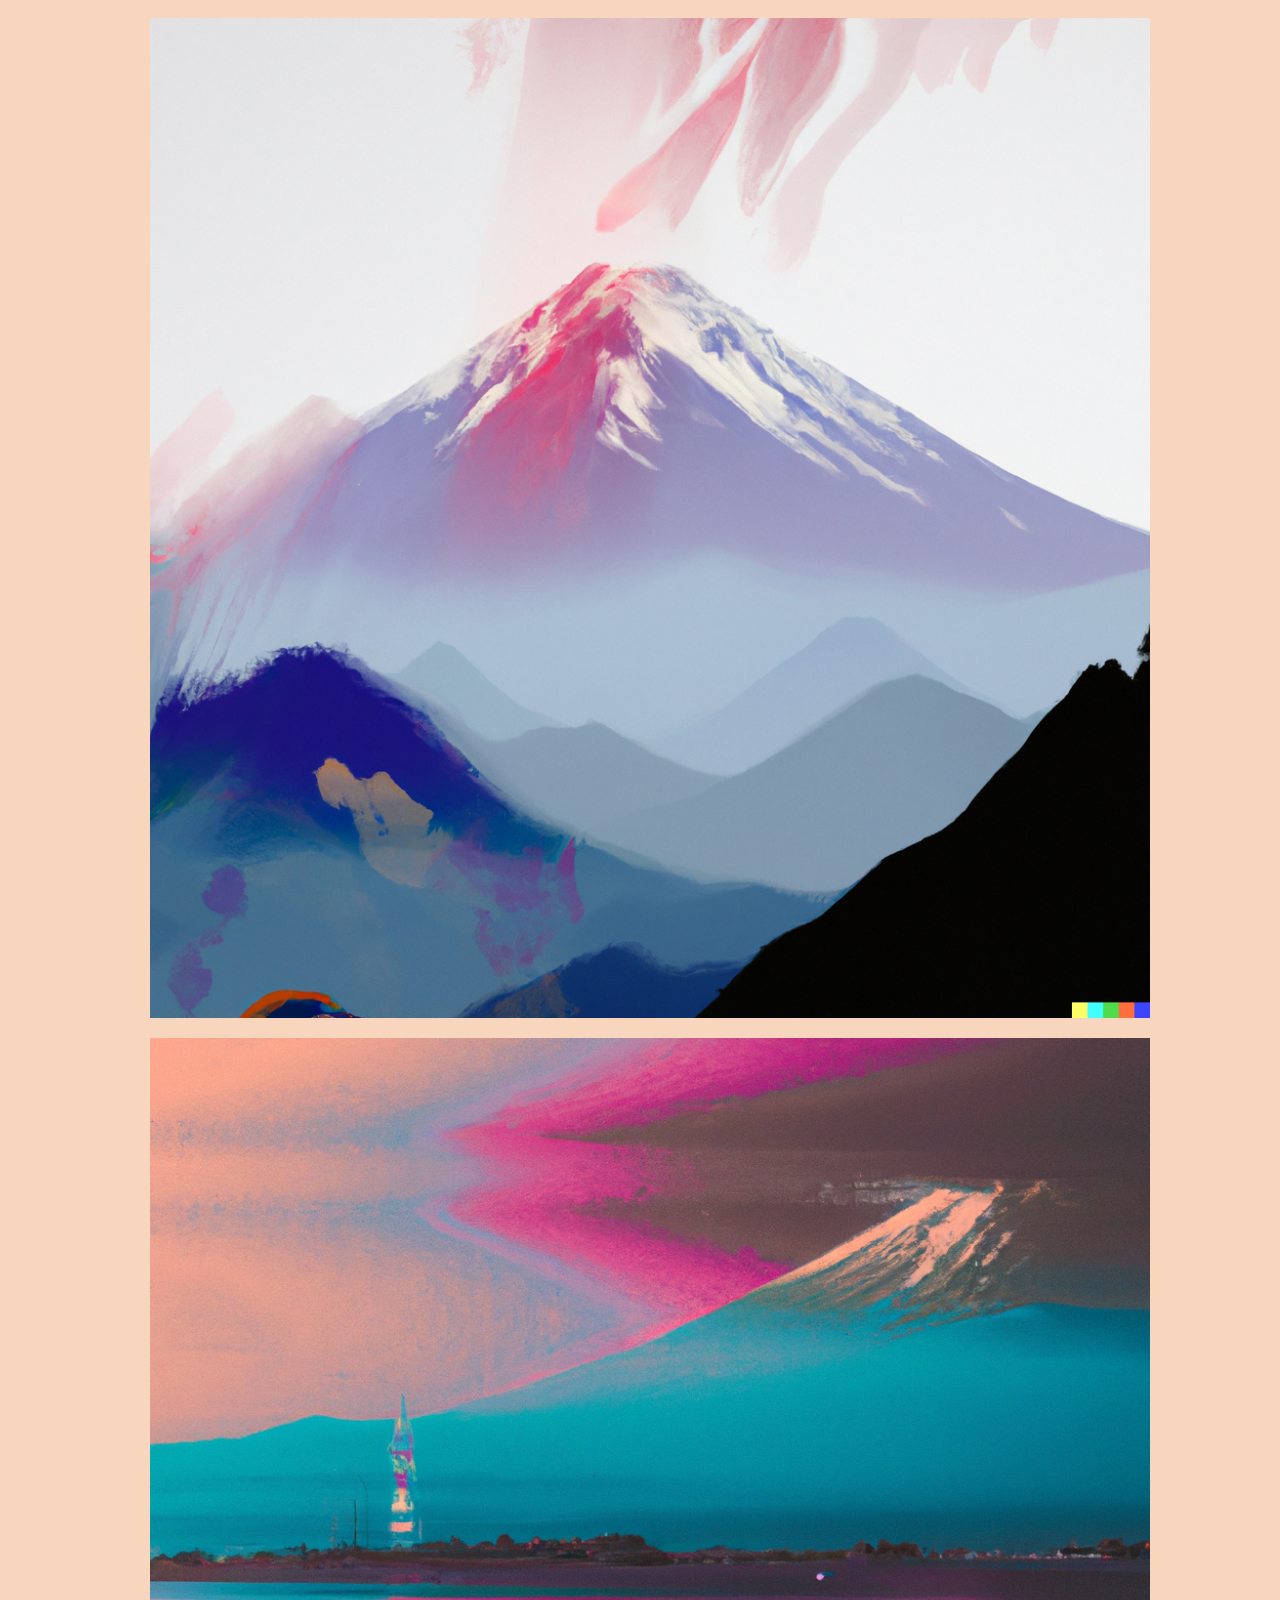
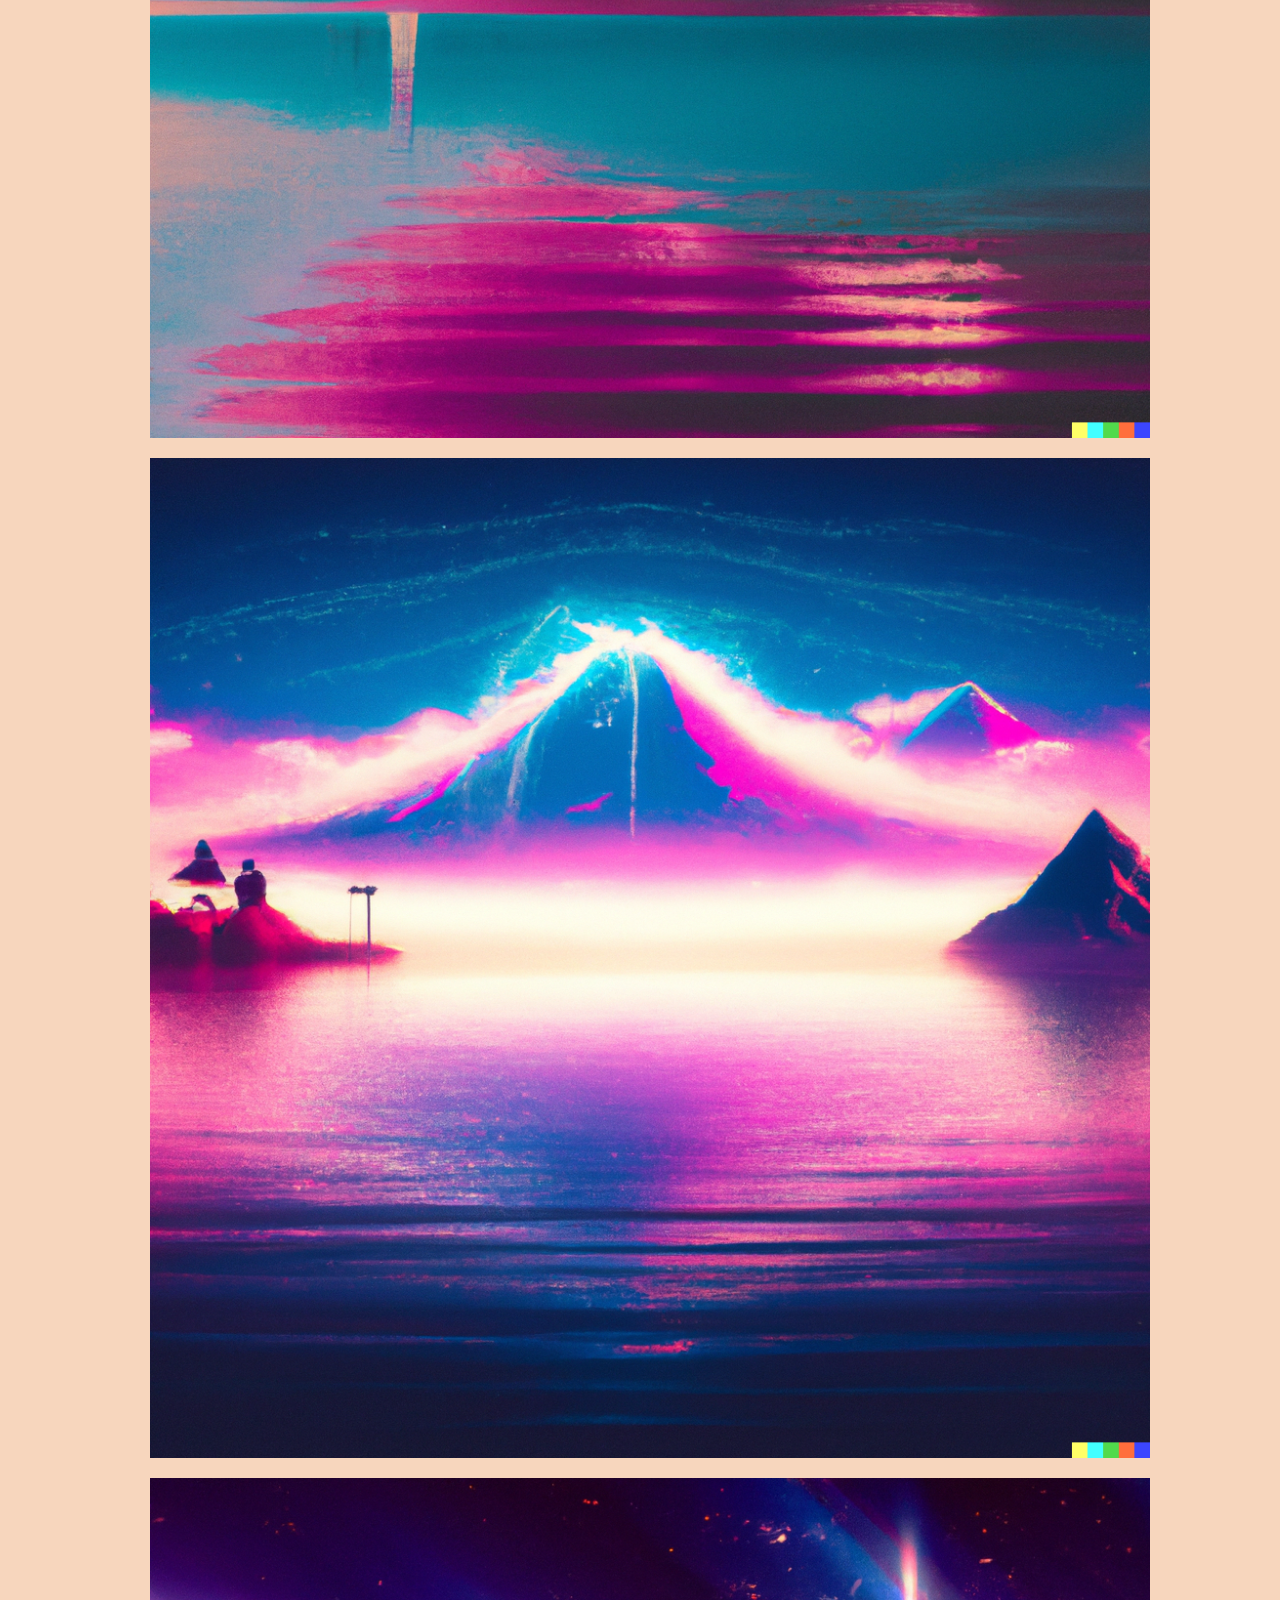
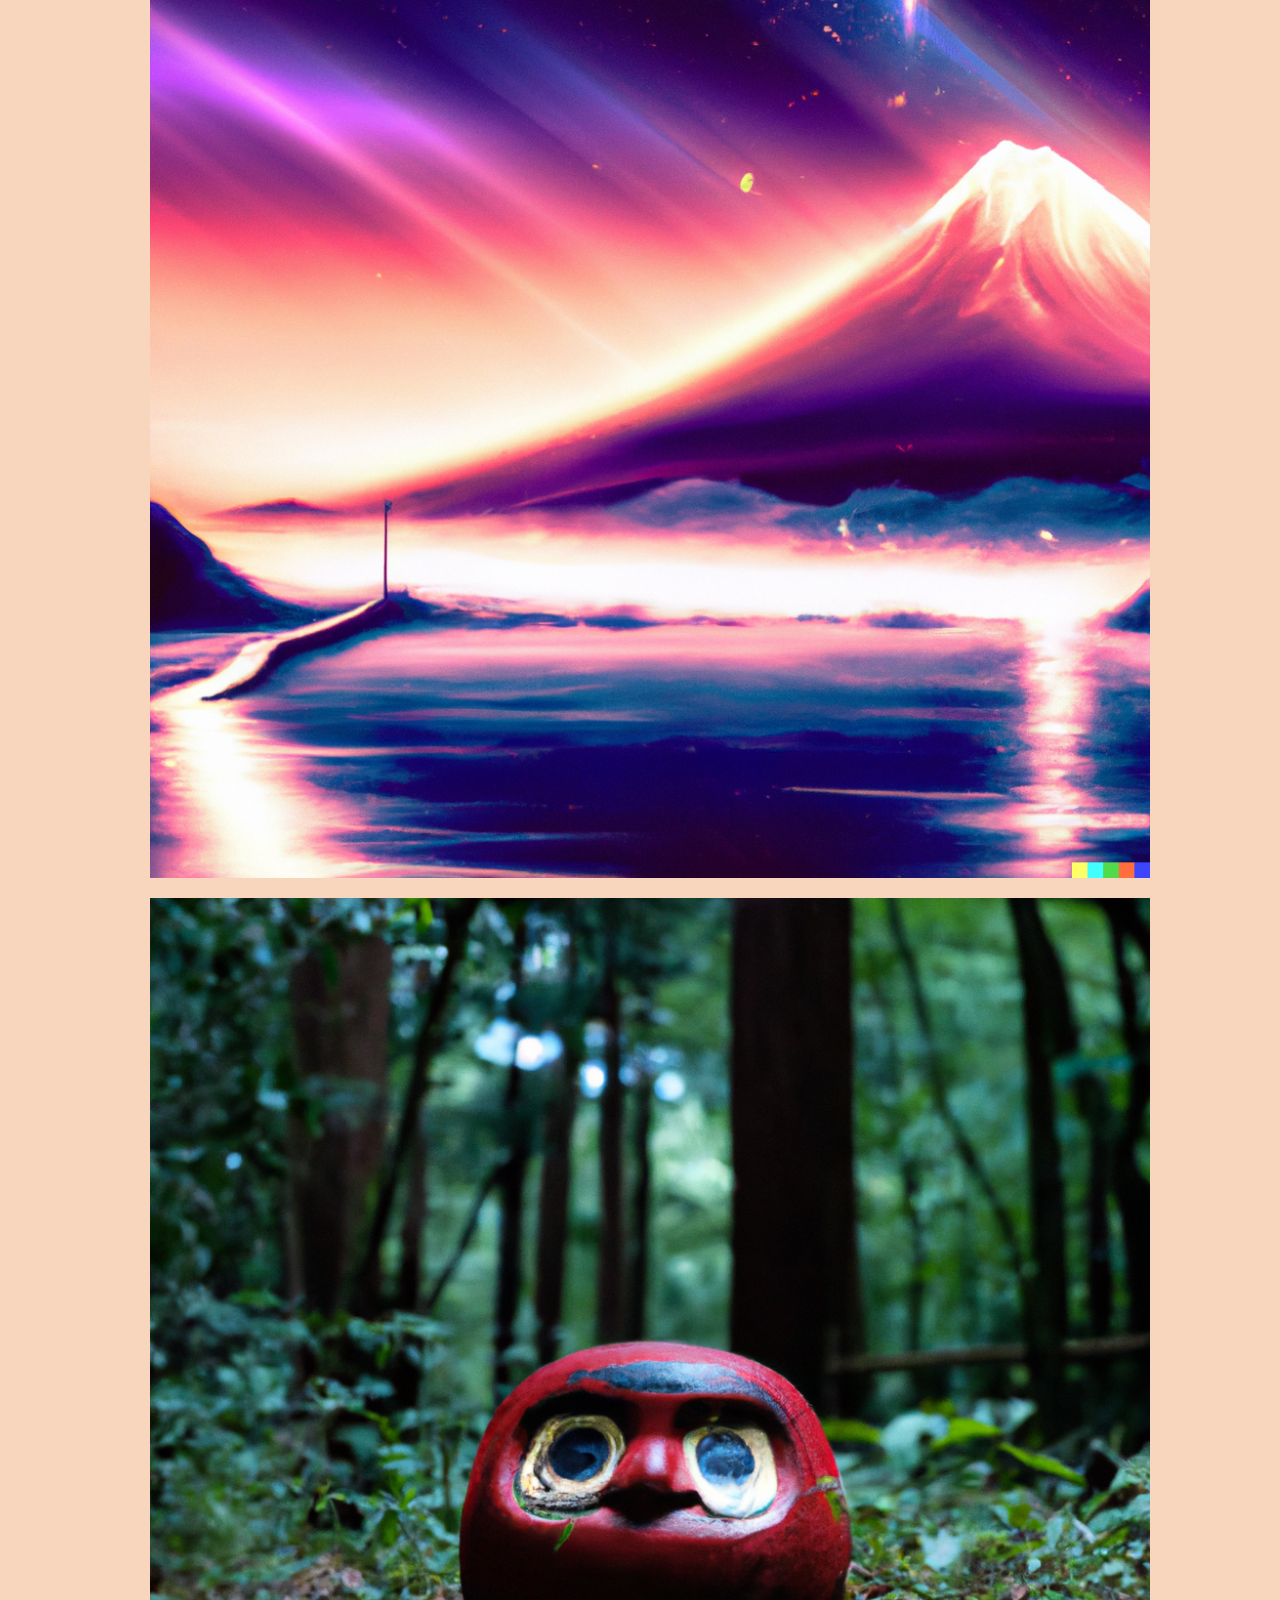
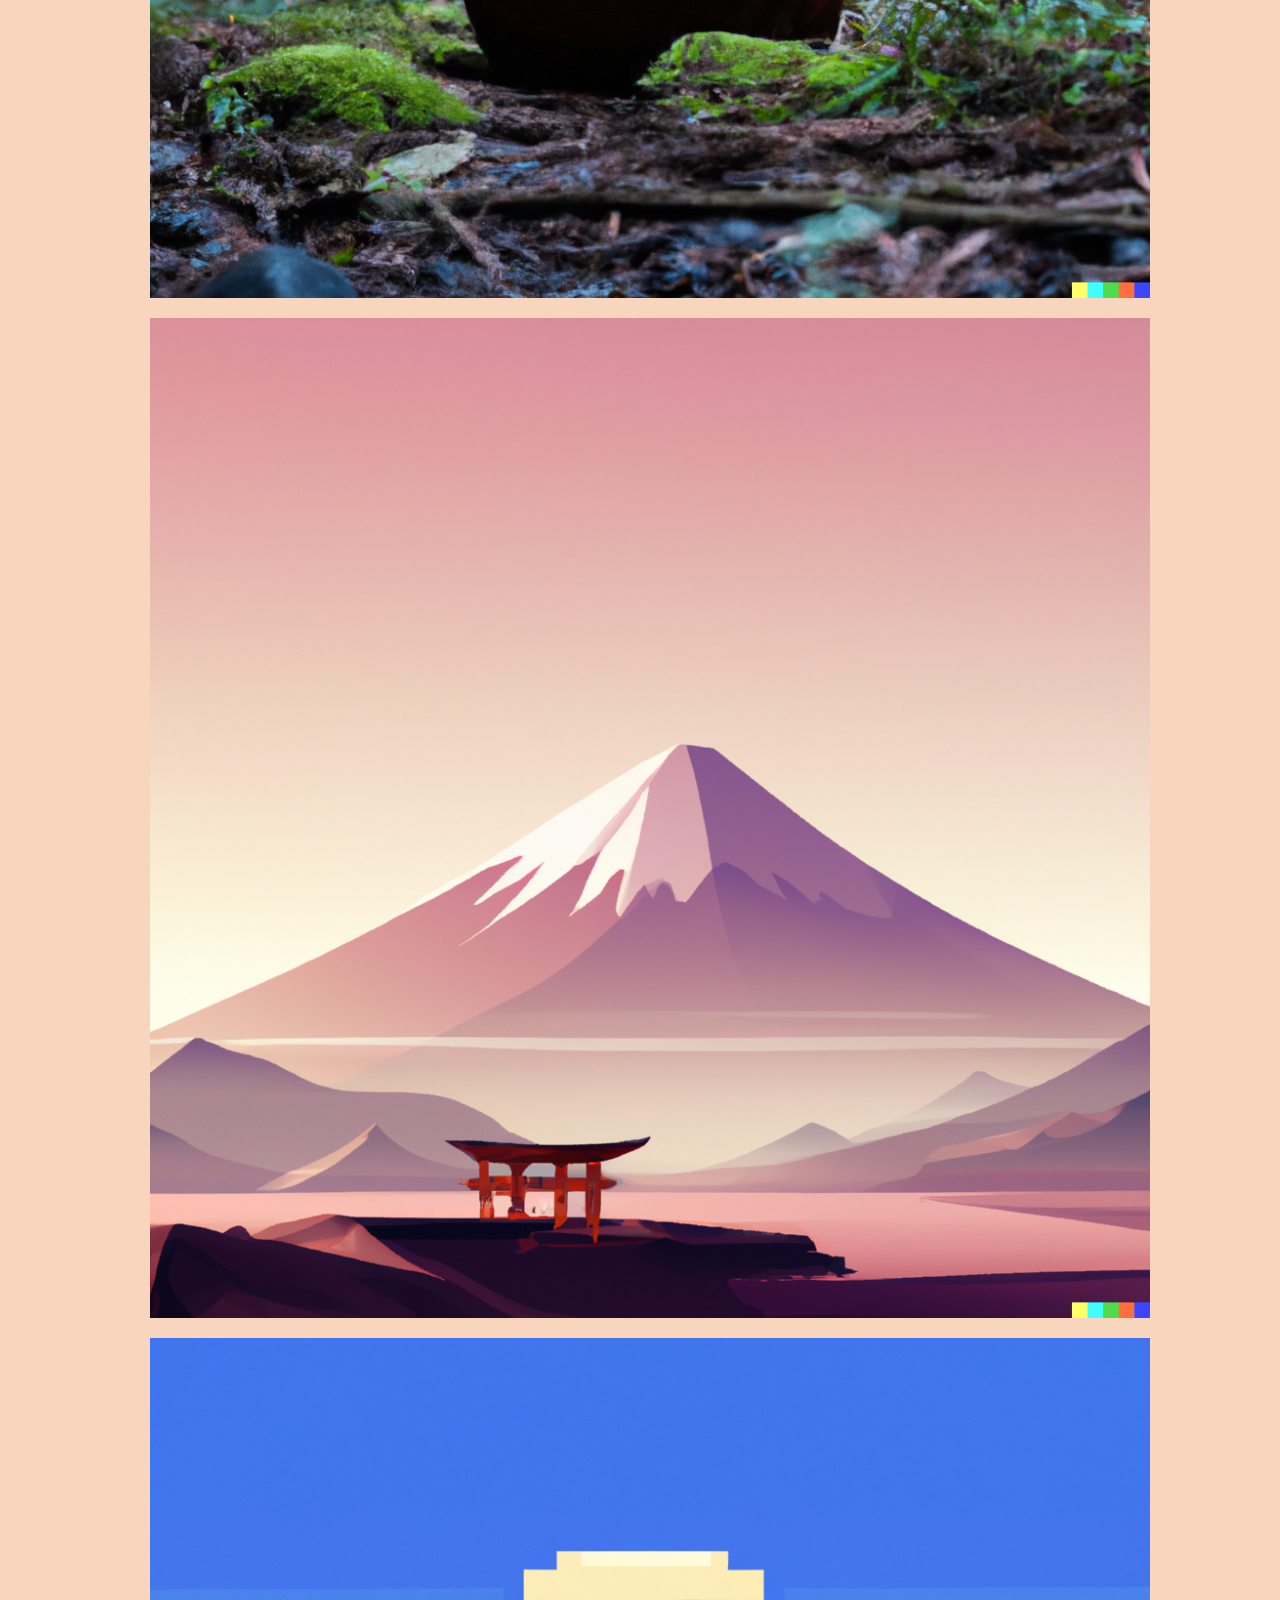
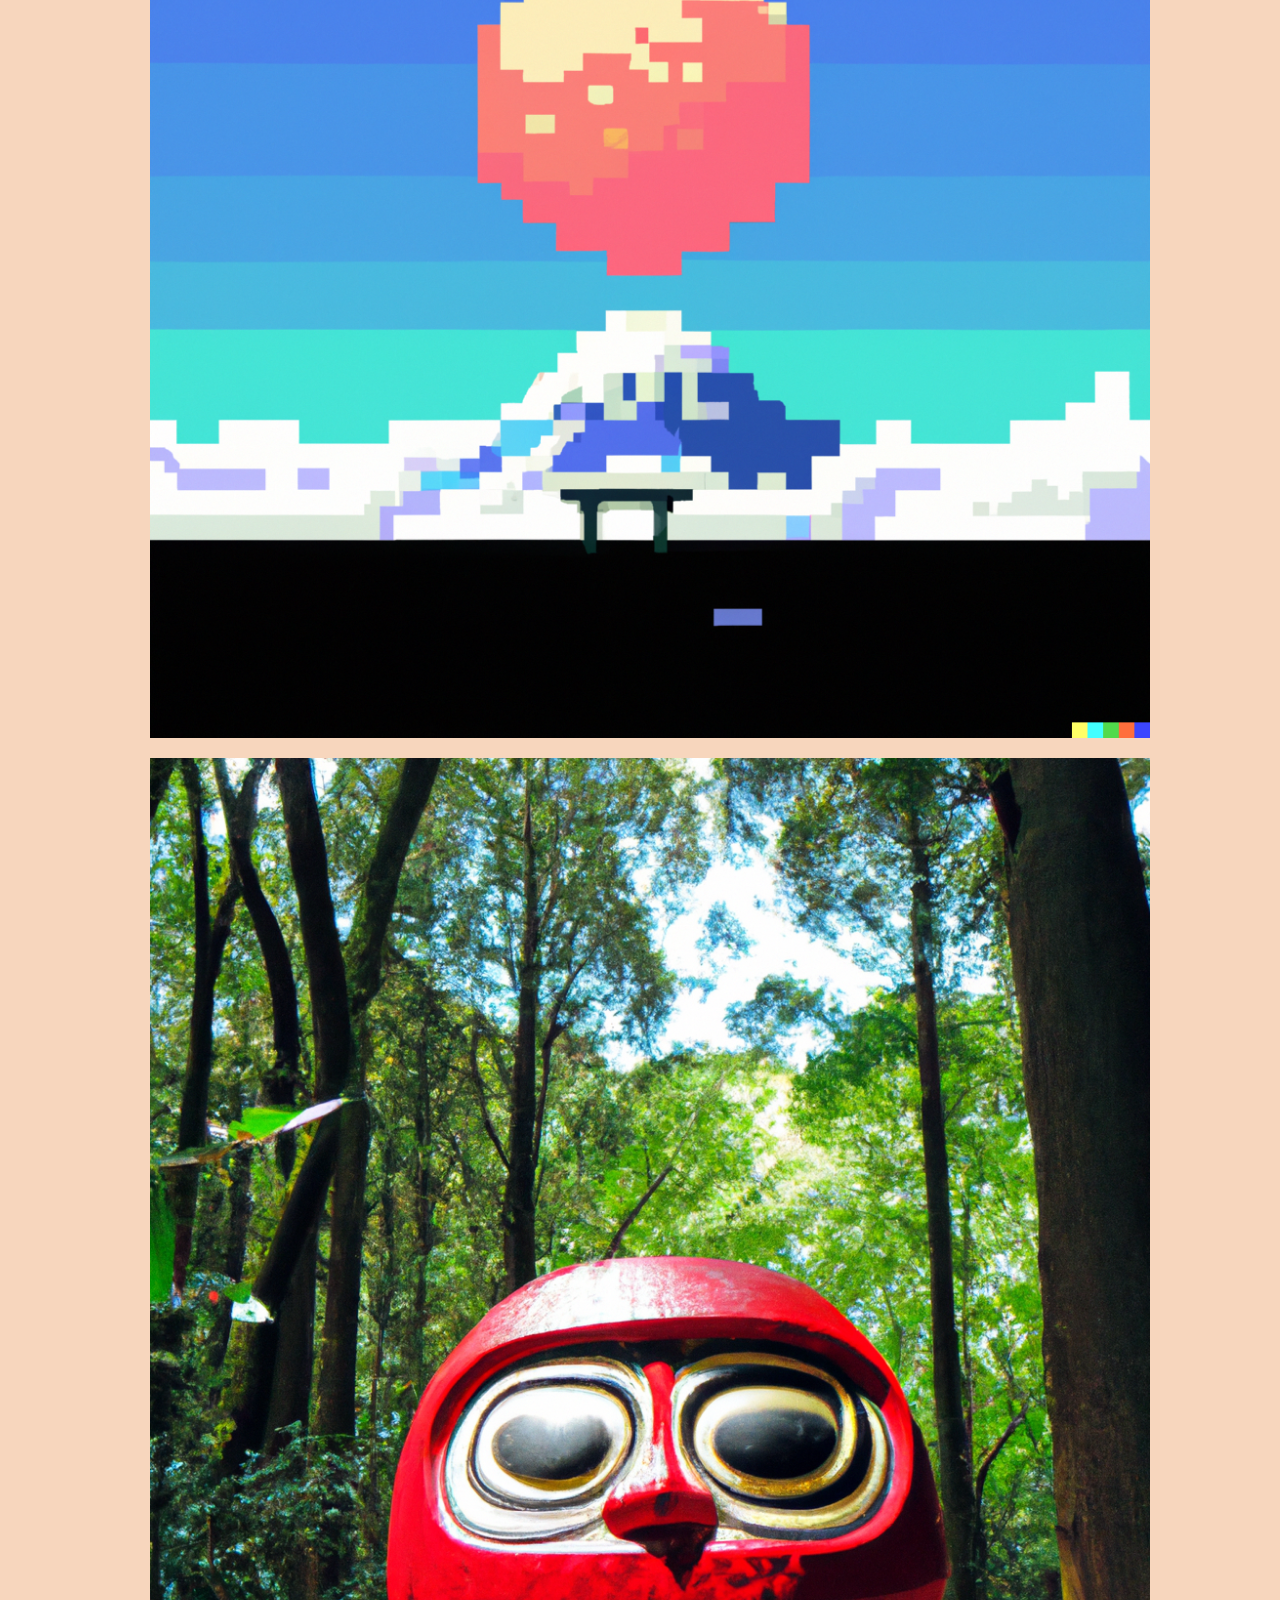
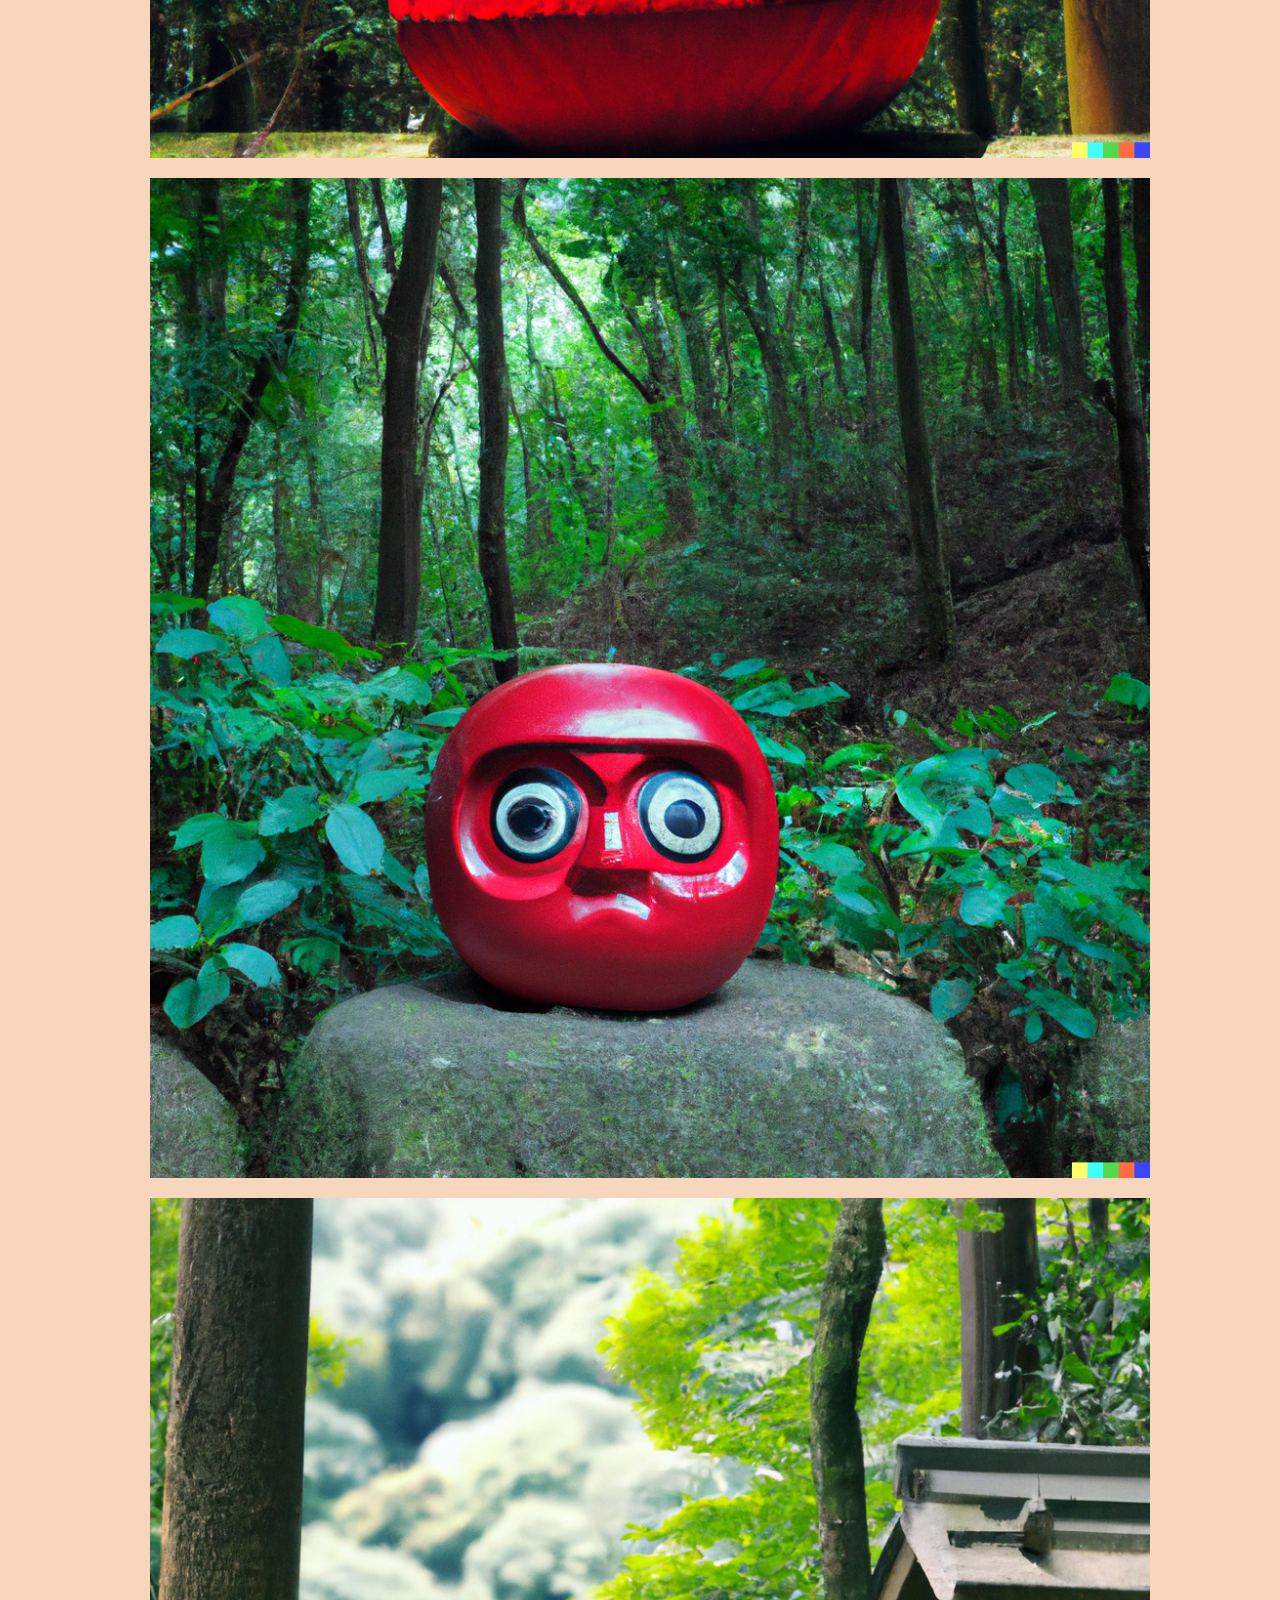
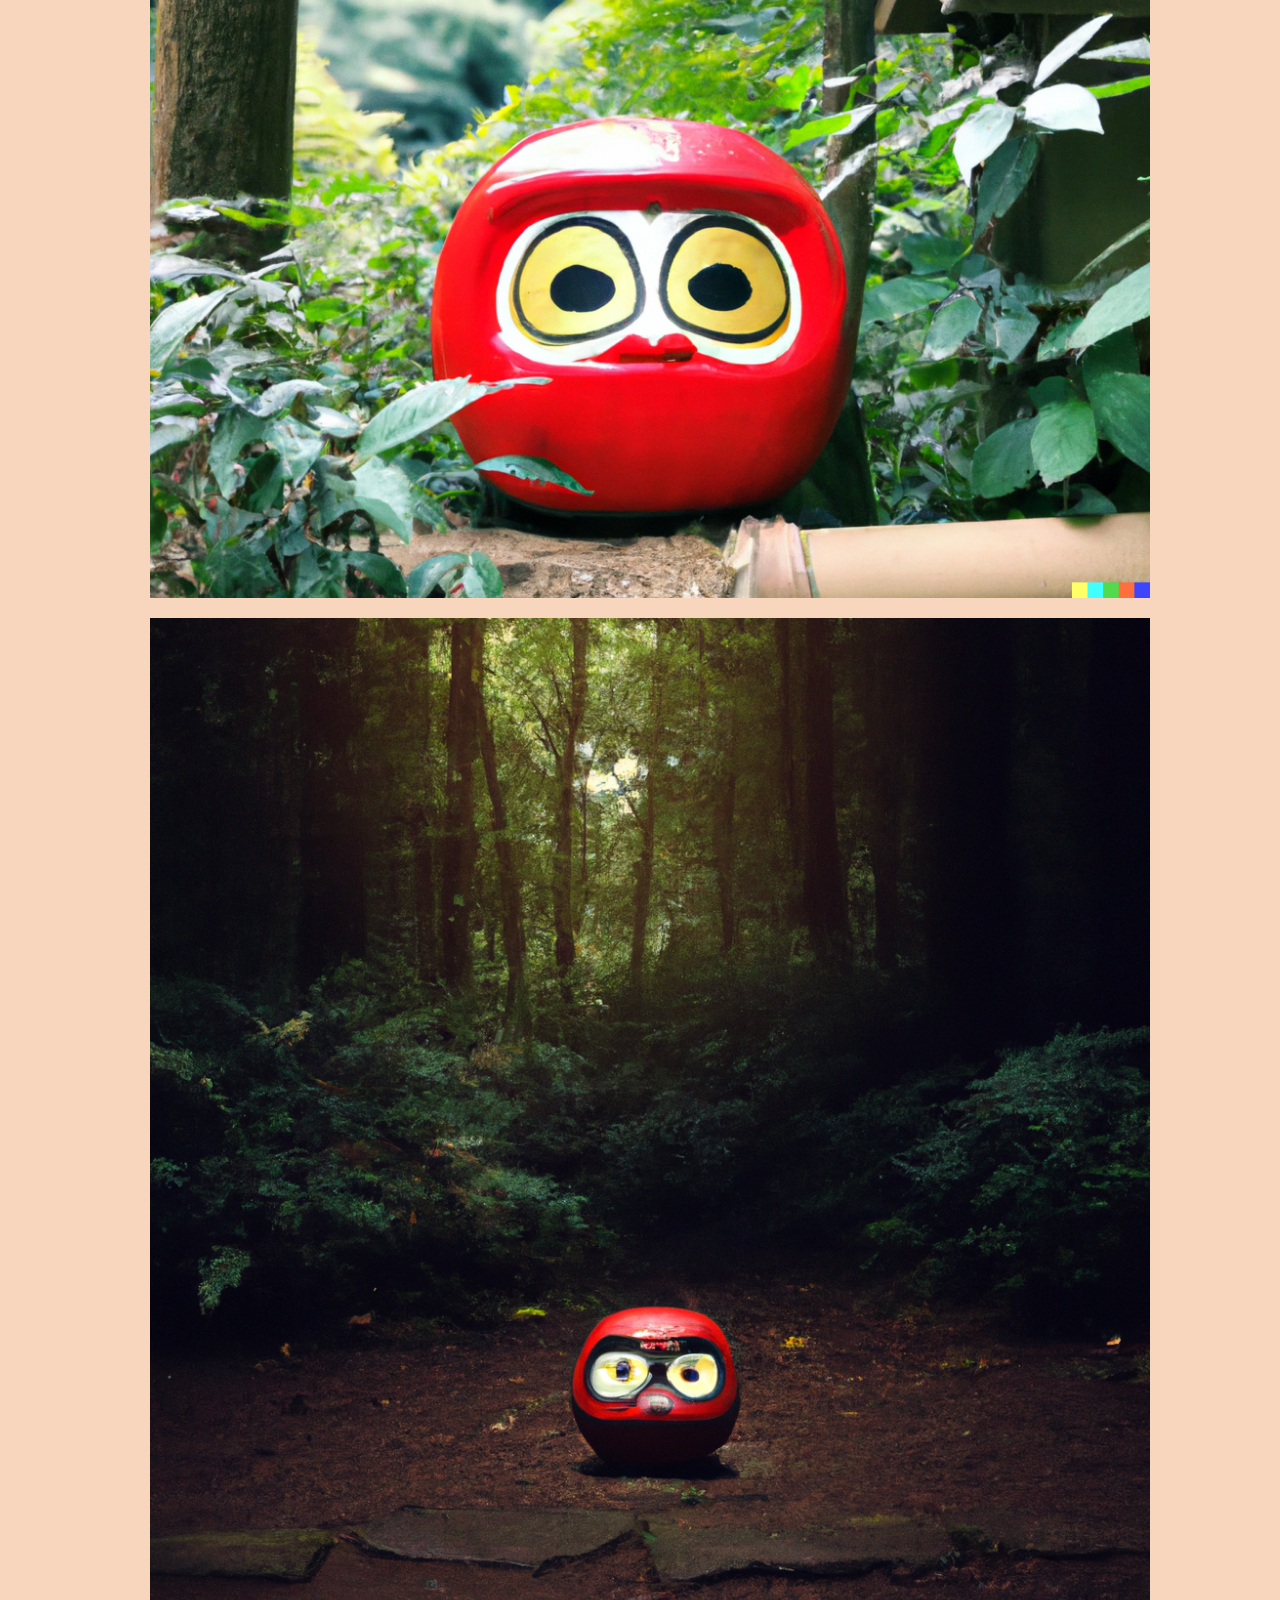
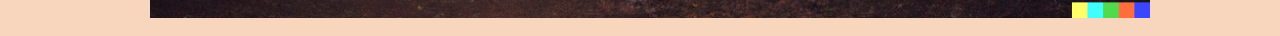
==== index.html @ 198c76e7 "maj" ====
<!DOCTYPE html>
<html lang="en">
<head>
    <meta charset="UTF-8">
    <meta http-equiv="X-UA-Compatible" content="IE=edge">
    <meta name="viewport" content="width=device-width, initial-scale=1.0">
   <link rel="stylesheet" href="style.css">
   <script src="gallery.js""></script>
    <title>Ma gallerie d'Images</title>
</head>
<body>
    <div class="gallery">
        <img src="./image/DALL·E 2023-02-15 13.38.02 - A futuristic Japanese landscape with Mount Fuji, featuring mysterious watercolor tones.png" alt="Image 1">
        <img src="./image/DALL·E 2023-02-15 13.39.18 - A futuristic Japanese landscape with Mount Fuji, featuring mysterious colors, in a photo style.png" alt="Image 2">
        <img src="./image/DALL·E 2023-02-15 13.40.27 - A futuristic Japanese landscape with Mount Fuji, featuring mysterious colors,  digital art.png" alt="Image 3">
        <img src="./image/DALL·E 2023-02-15 13.40.41 - A futuristic Japanese landscape with Mount Fuji, featuring mysterious colors,  digital art.png" alt="Image 4">
        <img src="./image/DALL·E 2023-02-15 13.44.08 - A beautiful red Daruma doll in a Japanese temple, surrounded by a forest, style of Hayao Miyazaki..png" alt="Image 5">
        <img src="./image/DALL·E 2023-02-15 14.05.35 - A futuristic Japanese landscape with Mount Fuji, featuring mysterious colors,  realistic.png" alt="Image 6">
        <img src="./image/DALL·E 2023-02-15 14.05.44 - A futuristic Japanese landscape with Mount Fuji, featuring mysterious colors, in a pixel art style.png" alt="Image 7">
        <img src="./image/DALL·E 2023-02-15 14.06.10 - A beautiful red Daruma doll in a Japanese temple, surrounded by a forest, inspired by the drawing style of Hayao Miyazaki.png" alt="Image 8">
        <img src="./image/DALL·E 2023-02-15 14.06.16 - A beautiful red Daruma doll in a Japanese temple, surrounded by a forest, style of Hayao Miyazaki..png" alt="Image 9">
        <img src="./image/DALL·E 2023-02-15 14.06.22 - A beautiful red Daruma doll in a Japanese temple, surrounded by a forest, style of Hayao Miyazaki..png" alt="Image 10">
        <img src="./image/DALL·E 2023-02-15 14.06.37 - A beautiful red Daruma doll in a Japanese temple surrounded by a forest, inspired by the drawing style of Hayao Miyazaki, style animation manga.png" alt="Image 11">
      </div>
</body>

</html>
---- style.css ----
body {
  background-color: #f7d6bd;
}

/* Style pour la galerie d'images */
.gallery {
  display: flex;
  flex-wrap: wrap;
  justify-content: space-between;
  margin: 0 auto;
  max-width: 1000px;
  
}

/* Style pour les images de la galerie */
.gallery img {
  max-width: 100%;
  height: auto;
  margin: 10px;
  transition: transform 0.3s ease;
  cursor: pointer;
}

/* Style pour les images actives */
.gallery img.active {
  transform: scale(1.2);
}

/* Style pour la fenêtre modale */
.modal {
  position: fixed;
  top: 0;
  left: 0;
  width: 100%;
  height: 100%;
  background-color: rgba(0, 0, 0, 0.8);
  z-index: 9999;
  display: flex;
  align-items: center;
  justify-content: center;
}

/* Style pour l'image agrandie */
.modal img {
  max-width: 80%;
  max-height: 80%;
  object-fit: contain;
}

/* Style pour le bouton de fermeture de la fenêtre modale */
.modal button {
  position: absolute;
  top: 10px;
  right: 10px;
  font-size: 20px;
  background-color: transparent;
  border: none;
  color: #fff;
  cursor: pointer;
}

/* Style pour les utilisateurs qui naviguent avec un clavier */
.gallery img:focus {
  outline: 2px solid #0070c9;
}


img:hover {
  transform: scale(1.1);
}
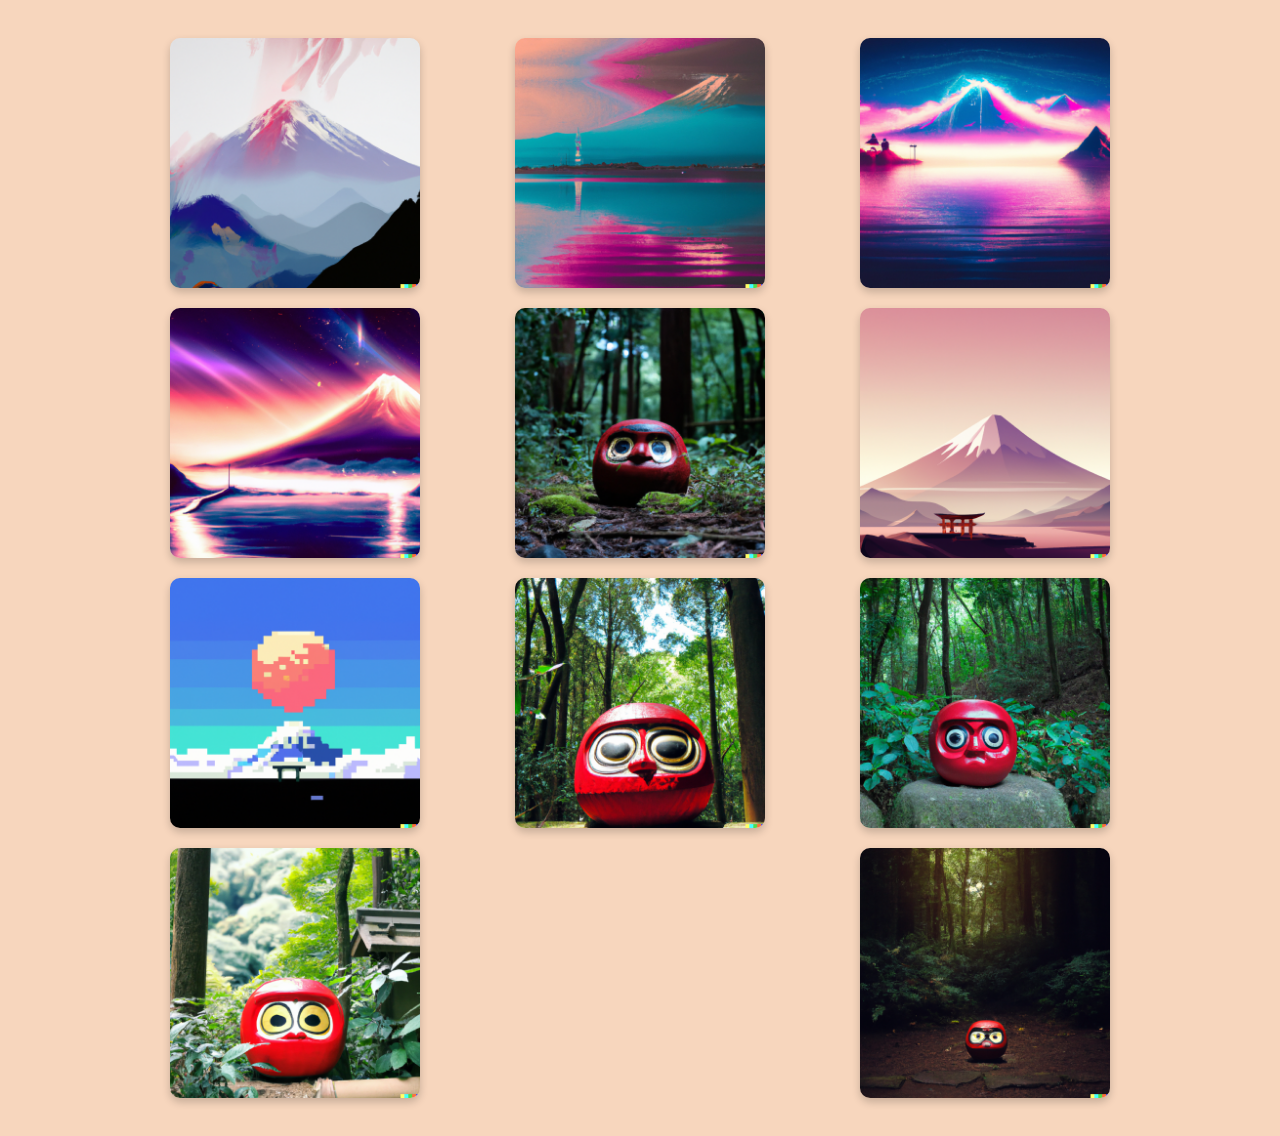
==== commit 15523aaa: "maj" ====
--- a/index.html
+++ b/index.html
@@ -5,11 +5,17 @@
     <meta http-equiv="X-UA-Compatible" content="IE=edge">
     <meta name="viewport" content="width=device-width, initial-scale=1.0">
    <link rel="stylesheet" href="style.css">
-   <script src="gallery.js""></script>
+   
     <title>Ma gallerie d'Images</title>
 </head>
 <body>
-    <div class="gallery">
+
+ 
+
+ 
+    
+    <main>
+         <div class="gallery">
         <img src="./image/DALL·E 2023-02-15 13.38.02 - A futuristic Japanese landscape with Mount Fuji, featuring mysterious watercolor tones.png" alt="Image 1">
         <img src="./image/DALL·E 2023-02-15 13.39.18 - A futuristic Japanese landscape with Mount Fuji, featuring mysterious colors, in a photo style.png" alt="Image 2">
         <img src="./image/DALL·E 2023-02-15 13.40.27 - A futuristic Japanese landscape with Mount Fuji, featuring mysterious colors,  digital art.png" alt="Image 3">
@@ -22,6 +28,15 @@
         <img src="./image/DALL·E 2023-02-15 14.06.22 - A beautiful red Daruma doll in a Japanese temple, surrounded by a forest, style of Hayao Miyazaki..png" alt="Image 10">
         <img src="./image/DALL·E 2023-02-15 14.06.37 - A beautiful red Daruma doll in a Japanese temple surrounded by a forest, inspired by the drawing style of Hayao Miyazaki, style animation manga.png" alt="Image 11">
       </div>
+    </main>
+
+
+    <footer>
+         <!-- Contenu du pied de page ici -->
+    </footer>
+
+   <script src="gallery.js""></script>
 </body>
 
+    
 </html>--- a/style.css
+++ b/style.css
@@ -1,6 +1,16 @@
+/* Style pour la page */
 body {
   background-color: #f7d6bd;
+  font-family: 'Helvetica Neue', sans-serif;
 }
+
+
+h1 {
+  text-align: center;
+  font-size: 2rem;
+  margin-top: 2rem;
+}
+
 
 /* Style pour la galerie d'images */
 .gallery {
@@ -9,21 +19,25 @@
   justify-content: space-between;
   margin: 0 auto;
   max-width: 1000px;
-  
+  padding: 20px;
+  box-sizing: border-box;
 }
 
 /* Style pour les images de la galerie */
 .gallery img {
-  max-width: 100%;
+  max-width: 250px;
   height: auto;
   margin: 10px;
-  transition: transform 0.3s ease;
+  border-radius: 10px;
+  box-shadow: 0 4px 8px rgba(0, 0, 0, 0.2);
+  transition: all 0.3s ease;
   cursor: pointer;
 }
 
 /* Style pour les images actives */
 .gallery img.active {
-  transform: scale(1.2);
+  transform: scale(1.1);
+  box-shadow: 0 6px 12px rgba(0, 0, 0, 0.3);
 }
 
 /* Style pour la fenêtre modale */
@@ -64,8 +78,12 @@
   outline: 2px solid #0070c9;
 }
 
+/* Effet de survol */
+.gallery img:hover {
+  transform: scale(1.1);
+  box-shadow: 0 6px 12px rgba(0, 0, 0, 0.3);
+}
 
-img:hover {
-  transform: scale(1.1);
-}
-  +
+
+
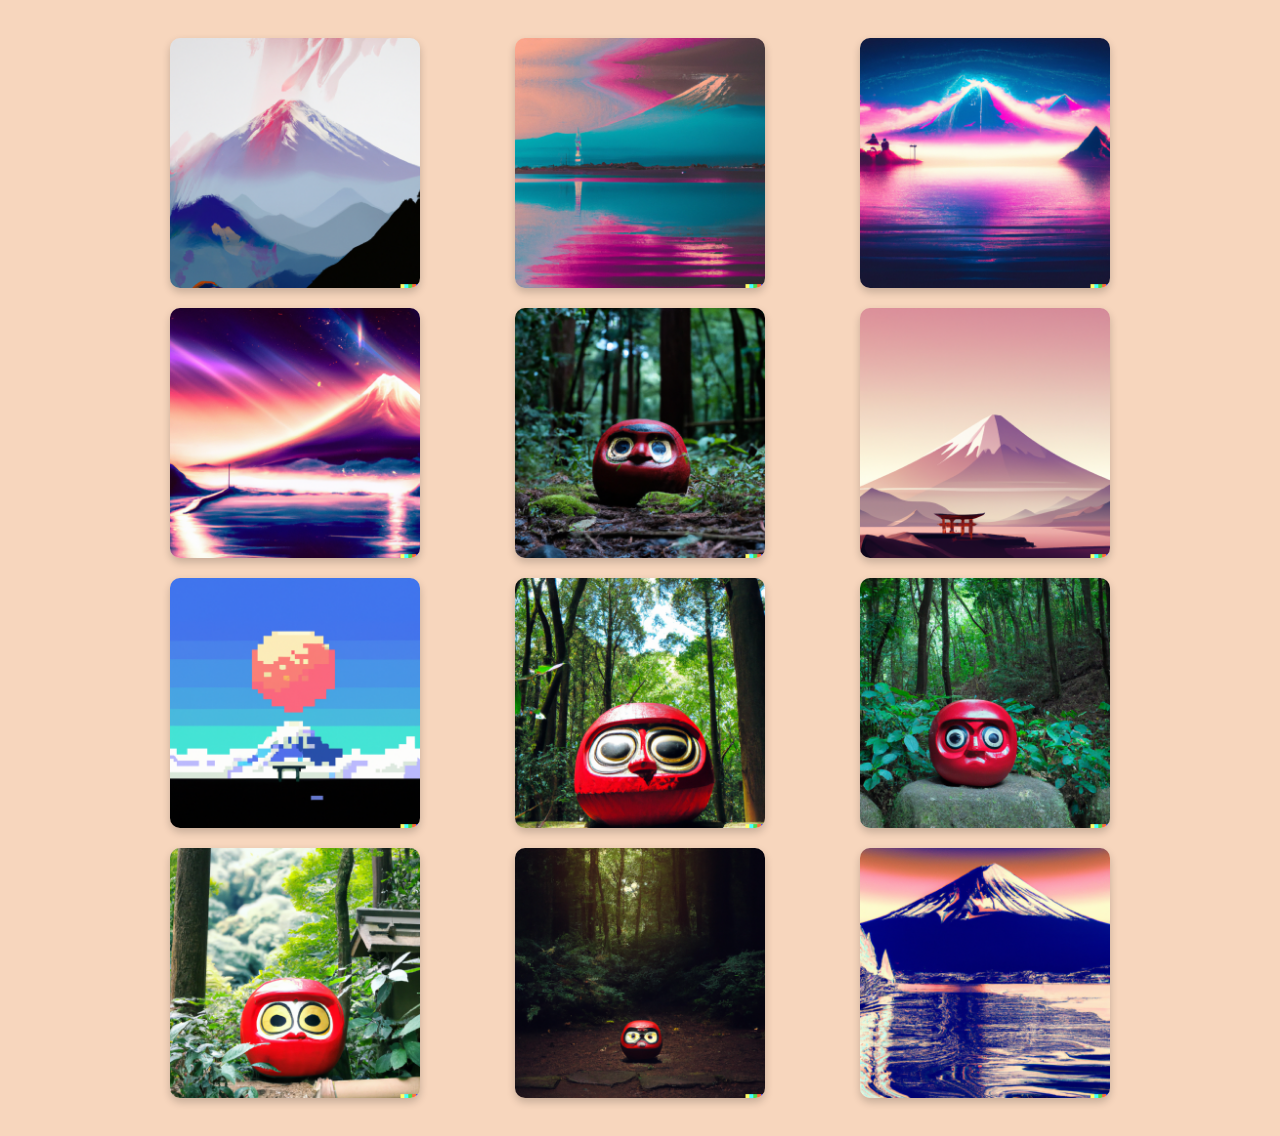
==== commit f1bdfe9e: "maj" ====
--- a/index.html
+++ b/index.html
@@ -27,6 +27,7 @@
         <img src="./image/DALL·E 2023-02-15 14.06.16 - A beautiful red Daruma doll in a Japanese temple, surrounded by a forest, style of Hayao Miyazaki..png" alt="Image 9">
         <img src="./image/DALL·E 2023-02-15 14.06.22 - A beautiful red Daruma doll in a Japanese temple, surrounded by a forest, style of Hayao Miyazaki..png" alt="Image 10">
         <img src="./image/DALL·E 2023-02-15 14.06.37 - A beautiful red Daruma doll in a Japanese temple surrounded by a forest, inspired by the drawing style of Hayao Miyazaki, style animation manga.png" alt="Image 11">
+        <img src="./image/DALL·E 2023-02-15 17.05.25 - A futuristic Japanese landscape with Mount Fuji, featuring mysterious colors, in a photo style.png" alt="Image 12">
       </div>
     </main>
 
